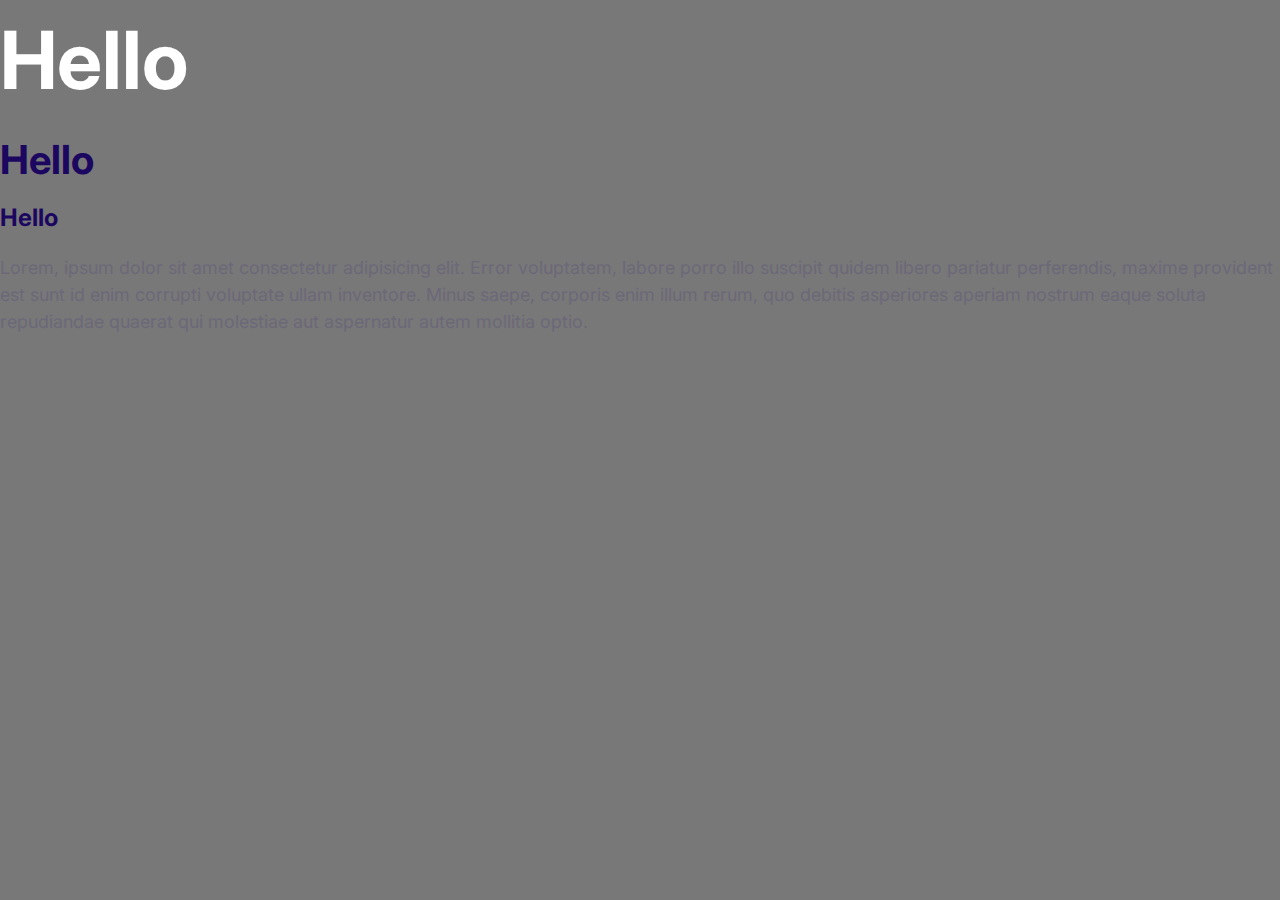
==== index.html @ fa282890 "added fonts style" ====
<!DOCTYPE html>
<html lang="en">
<head>
        <meta charset="UTF-8">
        <meta http-equiv="X-UA-Compatible" content="IE=edge">
        <meta name="viewport" content="width=device-width, initial-scale=1.0">
        <link rel="preconnect" href="https://fonts.googleapis.com">
        <link rel="preconnect" href="https://fonts.gstatic.com" crossorigin>
        <link href="https://fonts.googleapis.com/css2?family=Inter:wght@400;500;700&display=swap" rel="stylesheet">
        <link rel="stylesheet" href="/css/basic.css">
        <link rel="stylesheet" href="/css/style.css">
        <link rel="stylesheet" href="/css/base.css">
        <link rel="shortcut icon" href="/Assets/icons/icon.png" type="image/x-icon">
        <title>HTML CSS </title>
</head>
<body>

        <h1>Hello</h1>
        <h3>Hello </h3>
        <h4>Hello</h4>
        <p>Lorem, ipsum dolor sit amet consectetur adipisicing elit. Error voluptatem, labore porro illo suscipit quidem libero pariatur perferendis, maxime provident est sunt id enim corrupti voluptate ullam inventore. Minus saepe, corporis enim illum rerum, quo debitis asperiores aperiam nostrum eaque soluta repudiandae quaerat qui molestiae aut aspernatur autem mollitia optio.</p>


</body>
</html>
---- css/basic.css ----
/*! normalize.css v8.0.1 | MIT License | github.com/necolas/normalize.css */

/* Document
   ========================================================================== */

/**
 * 1. Correct the line height in all browsers.
 * 2. Prevent adjustments of font size after orientation changes in iOS.
 */

 html {
        line-height: 1.15; /* 1 */
        -webkit-text-size-adjust: 100%; /* 2 */

      }
      
      /* Sections
         ========================================================================== */
      
      /**
       * Remove the margin in all browsers.
       */
      
      body {
        margin: 0;
      }
      
      /**
       * Render the `main` element consistently in IE.
       */
      
      main {
        display: block;
      }
      
      /**
       * Correct the font size and margin on `h1` elements within `section` and
       * `article` contexts in Chrome, Firefox, and Safari.
       */
      
      h1 {
        font-size: 2em;
        margin: 0.67em 0;
      }
      
      /* Grouping content
         ========================================================================== */
      
      /**
       * 1. Add the correct box sizing in Firefox.
       * 2. Show the overflow in Edge and IE.
       */
      
      hr {
        box-sizing: content-box; /* 1 */
        height: 0; /* 1 */
        overflow: visible; /* 2 */
      }
      
      /**
       * 1. Correct the inheritance and scaling of font size in all browsers.
       * 2. Correct the odd `em` font sizing in all browsers.
       */
      
      pre {
        font-family: monospace, monospace; /* 1 */
        font-size: 1em; /* 2 */
      }
      
      /* Text-level semantics
         ========================================================================== */
      
      /**
       * Remove the gray background on active links in IE 10.
       */
      
      a {
        background-color: transparent;
      }
      
      /**
       * 1. Remove the bottom border in Chrome 57-
       * 2. Add the correct text decoration in Chrome, Edge, IE, Opera, and Safari.
       */
      
      abbr[title] {
        border-bottom: none; /* 1 */
        text-decoration: underline; /* 2 */
        text-decoration: underline dotted; /* 2 */
      }
      
      /**
       * Add the correct font weight in Chrome, Edge, and Safari.
       */
      
      b,
      strong {
        font-weight: bolder;
      }
      
      /**
       * 1. Correct the inheritance and scaling of font size in all browsers.
       * 2. Correct the odd `em` font sizing in all browsers.
       */
      
      code,
      kbd,
      samp {
        font-family: monospace, monospace; /* 1 */
        font-size: 1em; /* 2 */
      }
      
      /**
       * Add the correct font size in all browsers.
       */
      
      small {
        font-size: 80%;
      }
      
      /**
       * Prevent `sub` and `sup` elements from affecting the line height in
       * all browsers.
       */
      
      sub,
      sup {
        font-size: 75%;
        line-height: 0;
        position: relative;
        vertical-align: baseline;
      }
      
      sub {
        bottom: -0.25em;
      }
      
      sup {
        top: -0.5em;
      }
      
      /* Embedded content
         ========================================================================== */
      
      /**
       * Remove the border on images inside links in IE 10.
       */
      
      img {
        border-style: none;
      }
      
      /* Forms
         ========================================================================== */
      
      /**
       * 1. Change the font styles in all browsers.
       * 2. Remove the margin in Firefox and Safari.
       */
      
      button,
      input,
      optgroup,
      select,
      textarea {
        font-family: inherit; /* 1 */
        font-size: 100%; /* 1 */
        line-height: 1.15; /* 1 */
        margin: 0; /* 2 */
      }
      
      /**
       * Show the overflow in IE.
       * 1. Show the overflow in Edge.
       */
      
      button,
      input { /* 1 */
        overflow: visible;
      }
      
      /**
       * Remove the inheritance of text transform in Edge, Firefox, and IE.
       * 1. Remove the inheritance of text transform in Firefox.
       */
      
      button,
      select { /* 1 */
        text-transform: none;
      }
      
      /**
       * Correct the inability to style clickable types in iOS and Safari.
       */
      
      button,
      [type="button"],
      [type="reset"],
      [type="submit"] {
        -webkit-appearance: button;
      }
      
      /**
       * Remove the inner border and padding in Firefox.
       */
      
      button::-moz-focus-inner,
      [type="button"]::-moz-focus-inner,
      [type="reset"]::-moz-focus-inner,
      [type="submit"]::-moz-focus-inner {
        border-style: none;
        padding: 0;
      }
      
      /**
       * Restore the focus styles unset by the previous rule.
       */
      
      button:-moz-focusring,
      [type="button"]:-moz-focusring,
      [type="reset"]:-moz-focusring,
      [type="submit"]:-moz-focusring {
        outline: 1px dotted ButtonText;
      }
      
      /**
       * Correct the padding in Firefox.
       */
      
      fieldset {
        padding: 0.35em 0.75em 0.625em;
      }
      
      /**
       * 1. Correct the text wrapping in Edge and IE.
       * 2. Correct the color inheritance from `fieldset` elements in IE.
       * 3. Remove the padding so developers are not caught out when they zero out
       *    `fieldset` elements in all browsers.
       */
      
      legend {
        box-sizing: border-box; /* 1 */
        color: inherit; /* 2 */
        display: table; /* 1 */
        max-width: 100%; /* 1 */
        padding: 0; /* 3 */
        white-space: normal; /* 1 */
      }
      
      /**
       * Add the correct vertical alignment in Chrome, Firefox, and Opera.
       */
      
      progress {
        vertical-align: baseline;
      }
      
      /**
       * Remove the default vertical scrollbar in IE 10+.
       */
      
      textarea {
        overflow: auto;
      }
      
      /**
       * 1. Add the correct box sizing in IE 10.
       * 2. Remove the padding in IE 10.
       */
      
      [type="checkbox"],
      [type="radio"] {
        box-sizing: border-box; /* 1 */
        padding: 0; /* 2 */
      }
      
      /**
       * Correct the cursor style of increment and decrement buttons in Chrome.
       */
      
      [type="number"]::-webkit-inner-spin-button,
      [type="number"]::-webkit-outer-spin-button {
        height: auto;
      }
      
      /**
       * 1. Correct the odd appearance in Chrome and Safari.
       * 2. Correct the outline style in Safari.
       */
      
      [type="search"] {
        -webkit-appearance: textfield; /* 1 */
        outline-offset: -2px; /* 2 */
      }
      
      /**
       * Remove the inner padding in Chrome and Safari on macOS.
       */
      
      [type="search"]::-webkit-search-decoration {
        -webkit-appearance: none;
      }
      
      /**
       * 1. Correct the inability to style clickable types in iOS and Safari.
       * 2. Change font properties to `inherit` in Safari.
       */
      
      ::-webkit-file-upload-button {
        -webkit-appearance: button; /* 1 */
        font: inherit; /* 2 */
      }
      
      /* Interactive
         ========================================================================== */
      
      /*
       * Add the correct display in Edge, IE 10+, and Firefox.
       */
      
      details {
        display: block;
      }
      
      /*
       * Add the correct display in all browsers.
       */
      
      summary {
        display: list-item;
      }
      
      /* Misc
         ========================================================================== */
      
      /**
       * Add the correct display in IE 10+.
       */
      
      template {
        display: none;
      }
      
      /**
       * Add the correct display in IE 10.
       */
      
      [hidden] {
        display: none;
      }
---- css/style.css ----
body{
        background-color: rgb(120, 120, 120);
}
---- css/base.css ----
html{
        font-size: 62.5%;
}

*{
        box-sizing: border-box;
        font-family: Inter, 'Arial', sans-serif;
      }

:root{
        --color_primary: #2584ff;
        --color_secondary: #00d9ff;
        --color_accent:#ff3400;

        --color_hero:#ffffff;
        --color_head:#1b0760;
        --color_body:#6c6878;

        --main_font: 'Inter', sans-serif;
}

body{
        font-family: var(--main_font);
        font-size: 1.8rem;
        line-height: 1.5;
}
p{
        font-size: 1.8rem;
        color: var(--color_body);
        font-weight: 400;
}


h1{
        font-size: 8rem;
        color: var(--color_hero);
}

h3{
        font-size: 4rem;
        color: var(--color_head);
}

h4{
        font-size: 2.4rem;
        color: var(--color_head);
}
h1, h3, h4 {
        margin: 0 0 1rem 0;
}

@media screen and (max-width:600px) {
        h1{
                font-size: 7rem;
                color: var(--color_hero);
        }

        h3{
                font-size: 3rem;
                color: var(--color_head);
        }

        h4{
                font-size: 2rem;
                color: var(--color_head);
        }
        h1, h3, h4 {
                margin: 0 0 1rem 0;
        }

}
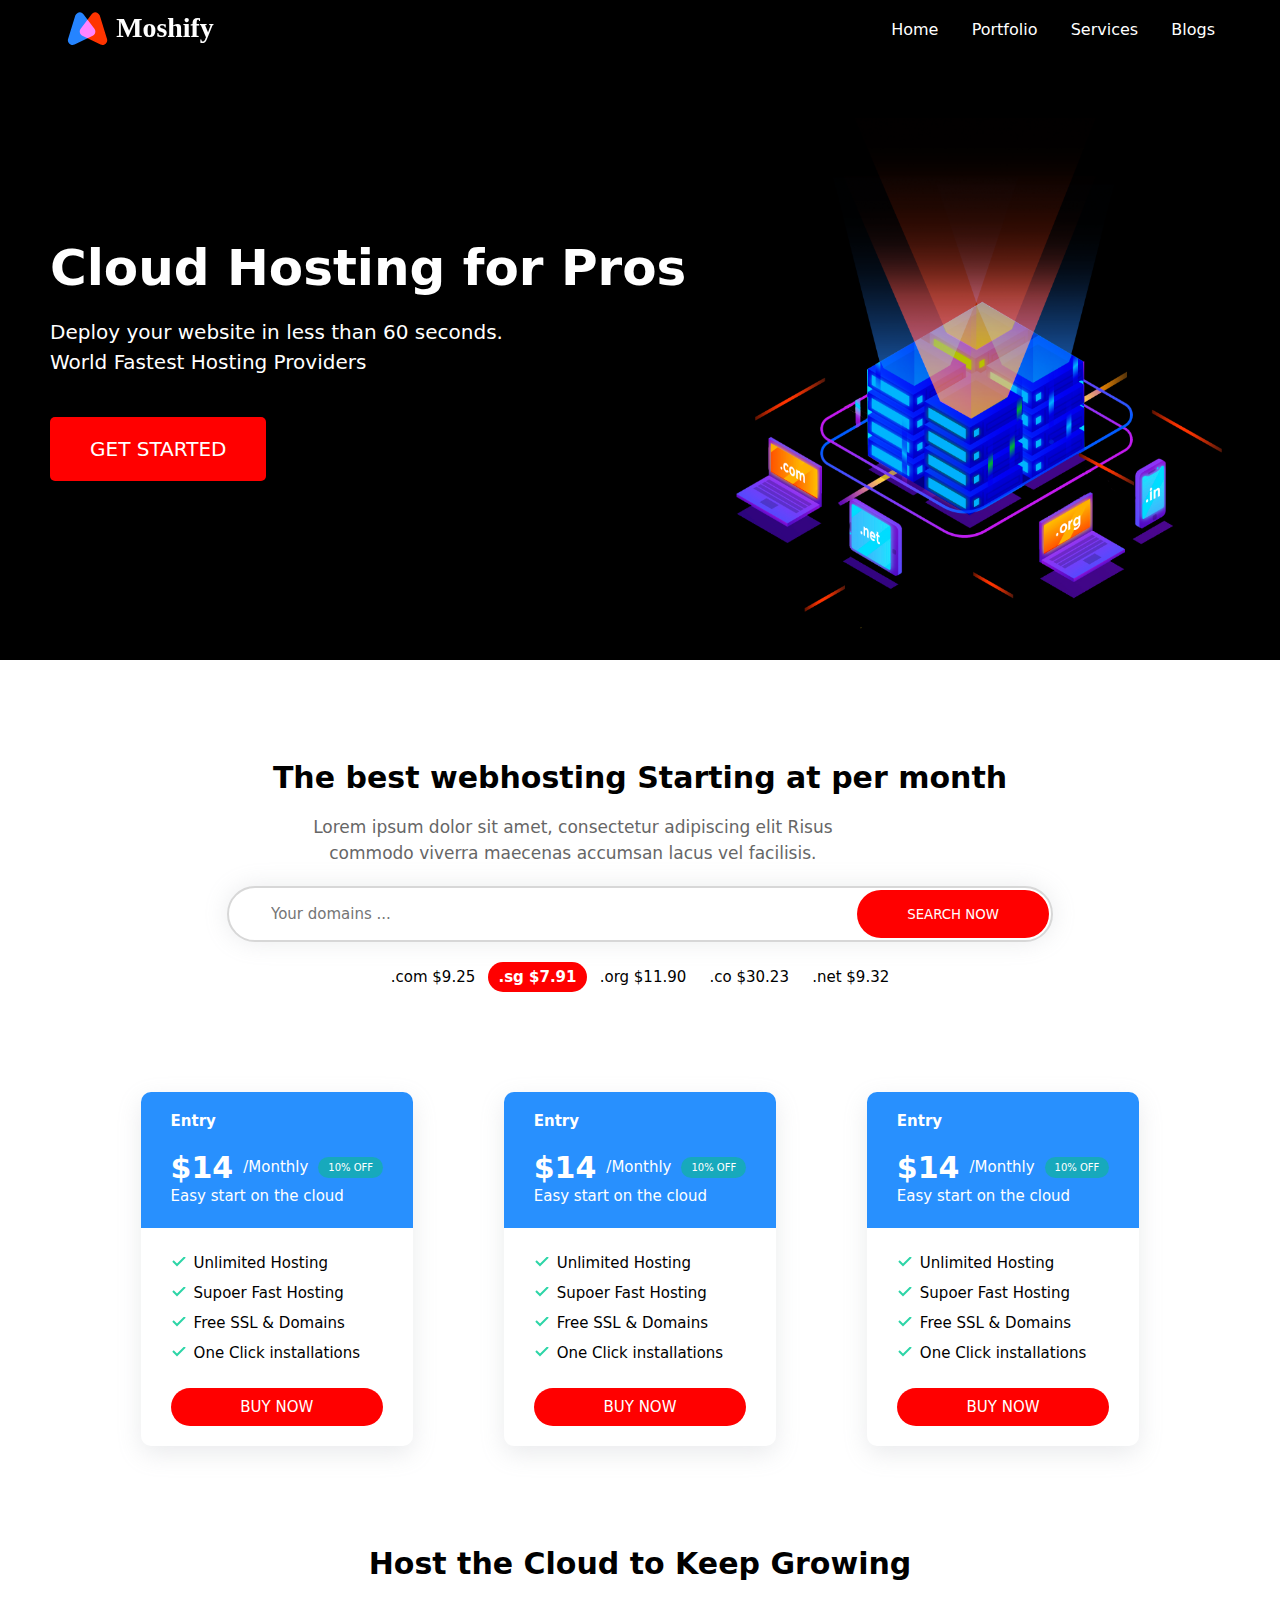
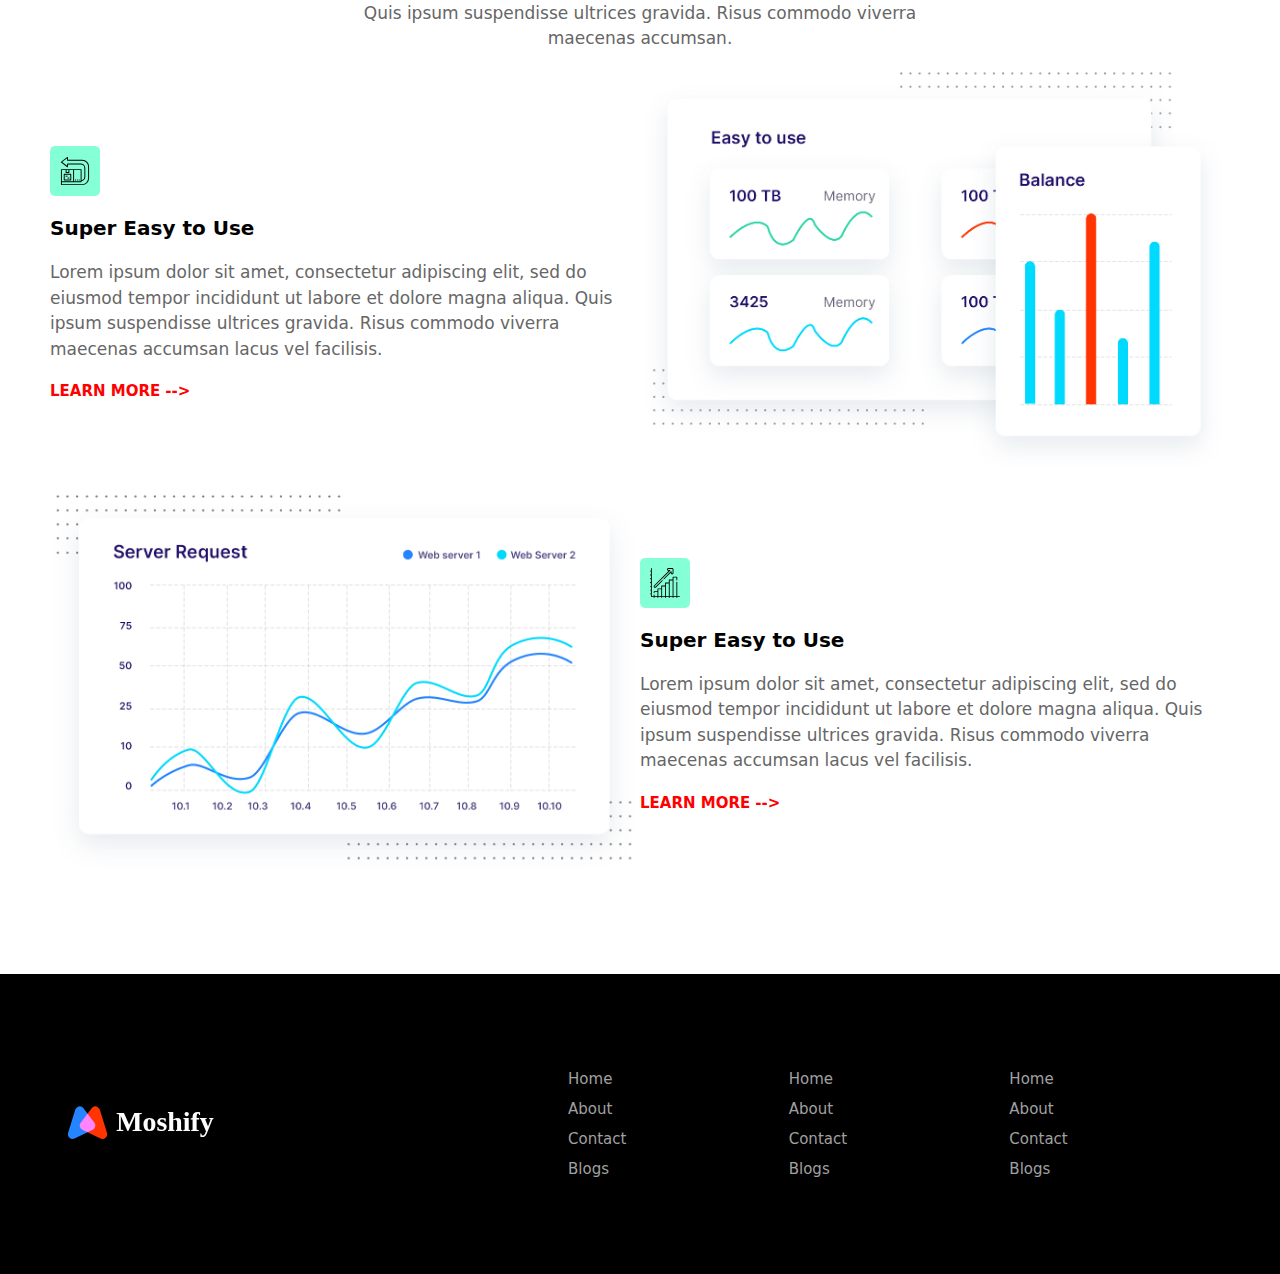
==== commit de886aeb: "final" ====
--- a/index.html
+++ b/index.html
@@ -1,25 +1,253 @@
 <!DOCTYPE html>
 <html lang="en">
+
 <head>
-        <meta charset="UTF-8">
-        <meta http-equiv="X-UA-Compatible" content="IE=edge">
-        <meta name="viewport" content="width=device-width, initial-scale=1.0">
-        <link rel="preconnect" href="https://fonts.googleapis.com">
-        <link rel="preconnect" href="https://fonts.gstatic.com" crossorigin>
-        <link href="https://fonts.googleapis.com/css2?family=Inter:wght@400;500;700&display=swap" rel="stylesheet">
-        <link rel="stylesheet" href="/css/basic.css">
-        <link rel="stylesheet" href="/css/style.css">
-        <link rel="stylesheet" href="/css/base.css">
-        <link rel="shortcut icon" href="/Assets/icons/icon.png" type="image/x-icon">
-        <title>HTML CSS </title>
+        <meta charset="UTF-8" />
+        <meta http-equiv="X-UA-Compatible" content="IE=edge" />
+        <meta name="viewport" content="width=device-width, initial-scale=1.0" />
+        <title>HTML CSS</title>
+        <link rel="shortcut icon" href="icons/icon.png" type="image/x-icon" />
+        <link rel="stylesheet" href="/style/style.css" />
 </head>
+
 <body>
-
-        <h1>Hello</h1>
-        <h3>Hello </h3>
-        <h4>Hello</h4>
-        <p>Lorem, ipsum dolor sit amet consectetur adipisicing elit. Error voluptatem, labore porro illo suscipit quidem libero pariatur perferendis, maxime provident est sunt id enim corrupti voluptate ullam inventore. Minus saepe, corporis enim illum rerum, quo debitis asperiores aperiam nostrum eaque soluta repudiandae quaerat qui molestiae aut aspernatur autem mollitia optio.</p>
-
-
+        <header class="bg-black">
+                <div class="nav container">
+                        <div class="logo">
+                                <a href="/index.html"><img src="/icons/logo.svg" alt="Logo"></a>
+                        </div>
+                        <div class="nav-items">
+                                <ul>
+                                        <li class="list-item"><a href="#">Home</a></li>
+                                        <li><a href="#">Portfolio</a></li>
+                                        <li><a href="#">Services</a></li>
+                                        <li><a href="#">Blogs</a></li>
+                                </ul>
+                        </div>
+                </div>
+
+                <div class="hero container">
+                        <div class="hero-info">
+                                <h1>Cloud Hosting for Pros</h1>
+                                <div class="spacer"></div>
+                                <p>Deploy your website in less than 60 seconds. <br>World Fastest Hosting Providers</p>
+                                <div class="spacer"></div>
+                                <div class="spacer"></div>
+
+                                <a class="btn button-header" href="#">GET STARTED</a>
+                        </div>
+                        <div class="hero-image"><img src="/images/banner.png" alt="" class="image-res"></div>
+                </div>
+
+        </header>
+
+        <div class="ms"></div>
+
+        <div class=" search-section container">
+                <div class="domains">
+                        <div class="info">
+                                <h2>The best webhosting Starting at per month</h2>
+                                <div class="spacer"></div>
+                                <p>Lorem ipsum dolor sit amet, consectetur adipiscing elit Risus commodo viverra
+                                        maecenas accumsan
+                                        lacus vel facilisis. </p>
+                        </div>
+                        <div class="spacer"></div>
+                        <div class="search">
+                                <div class="search-area">
+                                        <input type="text" class="search-input-field" placeholder="Your domains ...">
+                                        <button class="search-btn">Search Now</button>
+                                </div>
+                        </div>
+                        <div class="spacer"></div>
+                        <div class="tld">
+                                <ul>
+                                        <li>.com $9.25</li>
+                                        <li>.sg $7.91</li>
+                                        <li>.org $11.90</li>
+                                        <li>.co $30.23</li>
+                                        <li>.net $9.32</li>
+                                </ul>
+                        </div>
+                </div>
+        </div>
+
+        <div class="ms"></div>
+
+        <div class="container">
+                <div class="cards">
+                        <div class="each-card">
+                                <div class="card-head">
+                                        <h5>Entry</h5>
+                                        <div class="spacer"></div>
+                                        <div class="price">
+                                                <h2>$14</h2>
+                                                <p>/Monthly</p>
+                                                <span class="badge">10% OFF</span>
+                                        </div>
+                                        <p>Easy start on the cloud</p>
+                                </div>
+                                <div class="card-body">
+                                        <ul>
+                                                <li>Unlimited Hosting</li>
+                                                <li>Supoer Fast Hosting</li>
+                                                <li>Free SSL & Domains</li>
+                                                <li>One Click installations</li>
+                                        </ul>
+                                        <div class="spacer"></div>
+                                        <a href="/" class="btn card-btn">BUY NOW</a>
+                                </div>
+
+
+                        </div>
+
+                        <div class="each-card">
+                                <div class="card-head">
+                                        <h5>Entry</h5>
+                                        <div class="spacer"></div>
+                                        <div class="price">
+                                                <h2>$14</h2>
+                                                <p>/Monthly</p>
+                                                <span class="badge">10% OFF</span>
+                                        </div>
+                                        <p>Easy start on the cloud</p>
+                                </div>
+                                <div class="card-body">
+                                        <ul>
+                                                <li>Unlimited Hosting</li>
+                                                <li>Supoer Fast Hosting</li>
+                                                <li>Free SSL & Domains</li>
+                                                <li>One Click installations</li>
+                                        </ul>
+                                        <div class="spacer"></div>
+                                        <a href="/" class="btn card-btn">BUY NOW</a>
+                                </div>
+
+
+                        </div>
+
+                        <div class="each-card">
+                                <div class="card-head">
+                                        <h5>Entry</h5>
+                                        <div class="spacer"></div>
+                                        <div class="price">
+                                                <h2>$14</h2>
+                                                <p>/Monthly</p>
+                                                <span class="badge">10% OFF</span>
+                                        </div>
+                                        <p>Easy start on the cloud</p>
+                                </div>
+                                <div class="card-body">
+                                        <ul>
+                                                <li>Unlimited Hosting</li>
+                                                <li>Supoer Fast Hosting</li>
+                                                <li>Free SSL & Domains</li>
+                                                <li>One Click installations</li>
+                                        </ul>
+                                        <div class="spacer"></div>
+                                        <a href="/" class="btn card-btn">BUY NOW</a>
+                                </div>
+
+
+                        </div>
+
+                </div>
+        </div>
+
+        <div class="ms"></div>
+        <div class=" search-section container">
+                <div class="domains">
+                        <div class="info">
+                                <h2>Host the Cloud to Keep Growing</h2>
+                                <div class="spacer"></div>
+                                <p>Quis ipsum suspendisse ultrices gravida. Risus commodo viverra maecenas accumsan.
+                                </p>
+                        </div>
+                        <div class="spacer"></div>
+                        <div class="feature">
+                                <div class="feature-info">
+                                        <img src="/icons/easy.svg" alt="Easy" class="feature-icon">
+                                        <div class="spacer"></div>
+                                        <h5>Super Easy to Use</h5>
+                                        <div class="spacer"></div>
+                                        <p>Lorem ipsum dolor sit amet, consectetur adipiscing elit, sed do eiusmod
+                                                tempor
+                                                incididunt ut labore et dolore magna aliqua. Quis ipsum suspendisse
+                                                ultrices
+                                                gravida. Risus commodo viverra maecenas accumsan lacus vel facilisis.
+                                        </p>
+                                        <div class="spacer"></div>
+
+                                        <a href="/" class="feature-btn">LEARN MORE</a>
+                                </div>
+
+                                <div class="feature-img">
+                                        <img src="/images/easy.jpg" alt="" class="feature-image">
+                                </div>
+                        </div>
+
+                        <div class="spacer"></div>
+                        <div class="feature reserve">
+                                <div class="feature-info">
+                                        <img src="/icons/growth.svg" alt="Easy" class="feature-icon">
+                                        <div class="spacer"></div>
+                                        <h5>Super Easy to Use</h5>
+                                        <div class="spacer"></div>
+                                        <p>Lorem ipsum dolor sit amet, consectetur adipiscing elit, sed do eiusmod
+                                                tempor
+                                                incididunt ut labore et dolore magna aliqua. Quis ipsum suspendisse
+                                                ultrices
+                                                gravida. Risus commodo viverra maecenas accumsan lacus vel facilisis.
+                                        </p>
+                                        <div class="spacer"></div>
+
+                                        <a href="/" class="feature-btn">LEARN MORE</a>
+                                </div>
+
+                                <div class="feature-img">
+                                        <img src="/images/fast.jpg" alt="" class="feature-image">
+                                </div>
+                        </div>
+
+                </div>
+
+
+        </div>
+
+        <div class="ms"></div>
+
+        <div class="bg-black">
+                <div class="container footer">
+                        <div class="logo logo-footer">
+                                <a href="/index.html"><img src="/icons/logo.svg" alt="Logo"></a>
+                        </div>
+                        <div class="footer-lists">
+                                <ul class="list-footer">
+                                        <li><a href="/">Home</a></li>
+                                        <li><a href="/">About</a></li>
+                                        <li><a href="/">Contact</a></li>
+                                        <li><a href="/">Blogs</a></li>
+                                </ul>
+                        </div>
+
+                        <div class="footer-lists">
+                                <ul class="list-footer">
+                                        <li><a href="/">Home</a></li>
+                                        <li><a href="/">About</a></li>
+                                        <li><a href="/">Contact</a></li>
+                                        <li><a href="/">Blogs</a></li>
+                                </ul>
+                        </div>
+                        <div class="footer-lists">
+                                <ul class="list-footer">
+                                        <li><a href="/">Home</a></li>
+                                        <li><a href="/">About</a></li>
+                                        <li><a href="/">Contact</a></li>
+                                        <li><a href="/">Blogs</a></li>
+                                </ul>
+                        </div>
+                </div>
+        </div>
 </body>
+
 </html>--- a/style/style.css
+++ b/style/style.css
@@ -0,0 +1,7 @@
+@import url(/style/basic.css);
+@import url(/style/nav.css);
+@import url(/style/hero.css);
+@import url(/style/domain.css);
+@import url(/style/cards.css);
+@import url(/style/feature.css);
+@import url(/style/footer.css);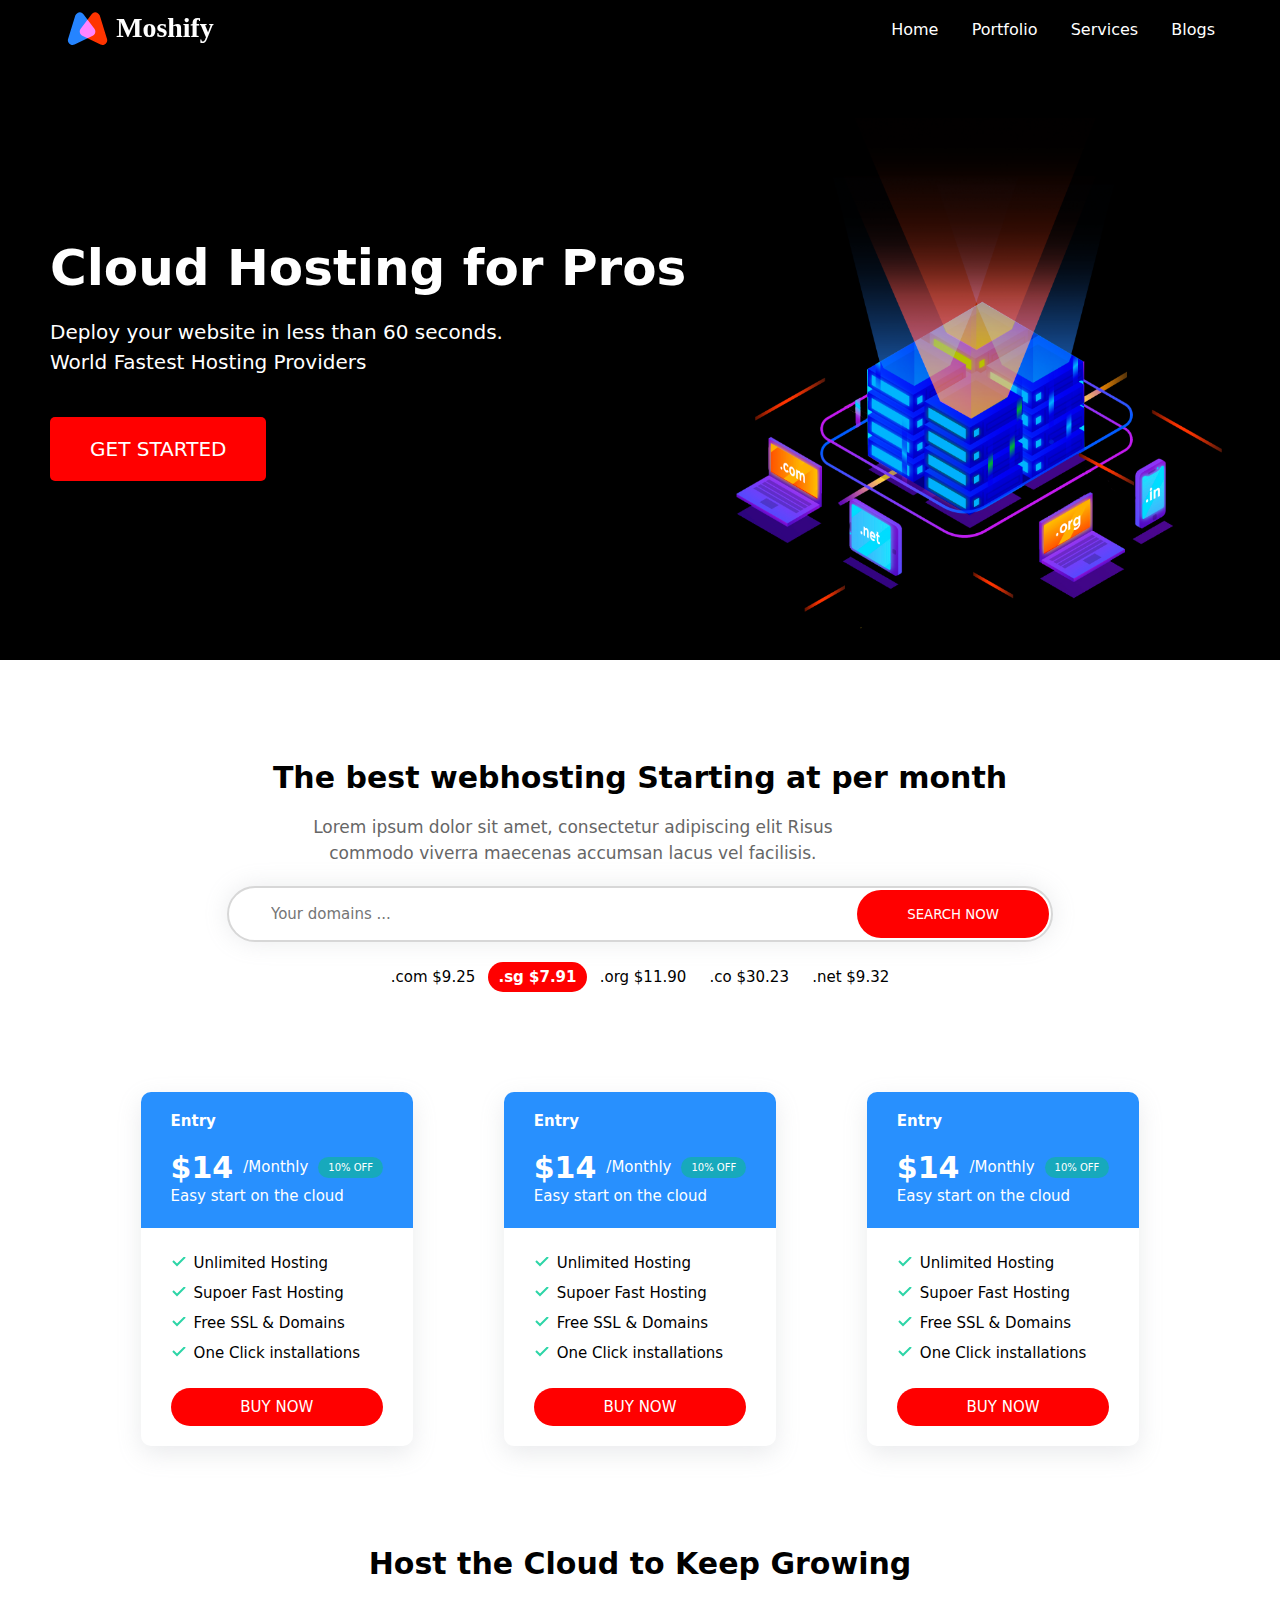
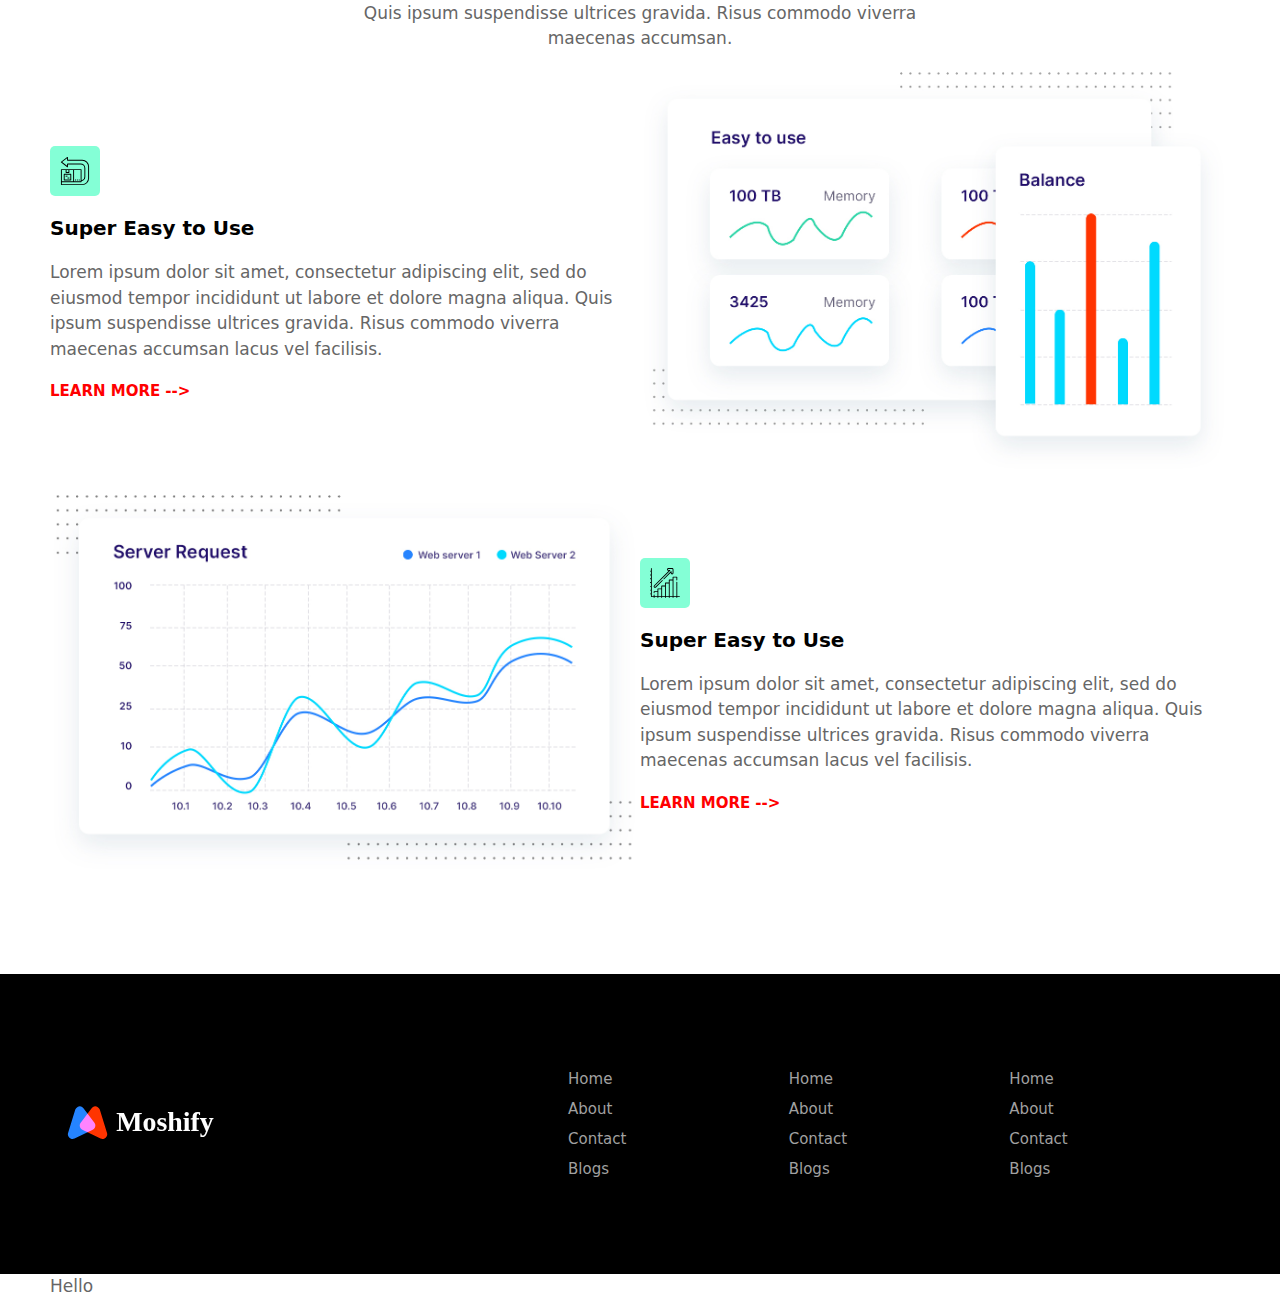
==== commit 26b42930: "test" ====
--- a/index.html
+++ b/index.html
@@ -248,6 +248,9 @@
                         </div>
                 </div>
         </div>
+        <div class="container">
+                <p>Hello</p>
+        </div>
 </body>
 
 </html>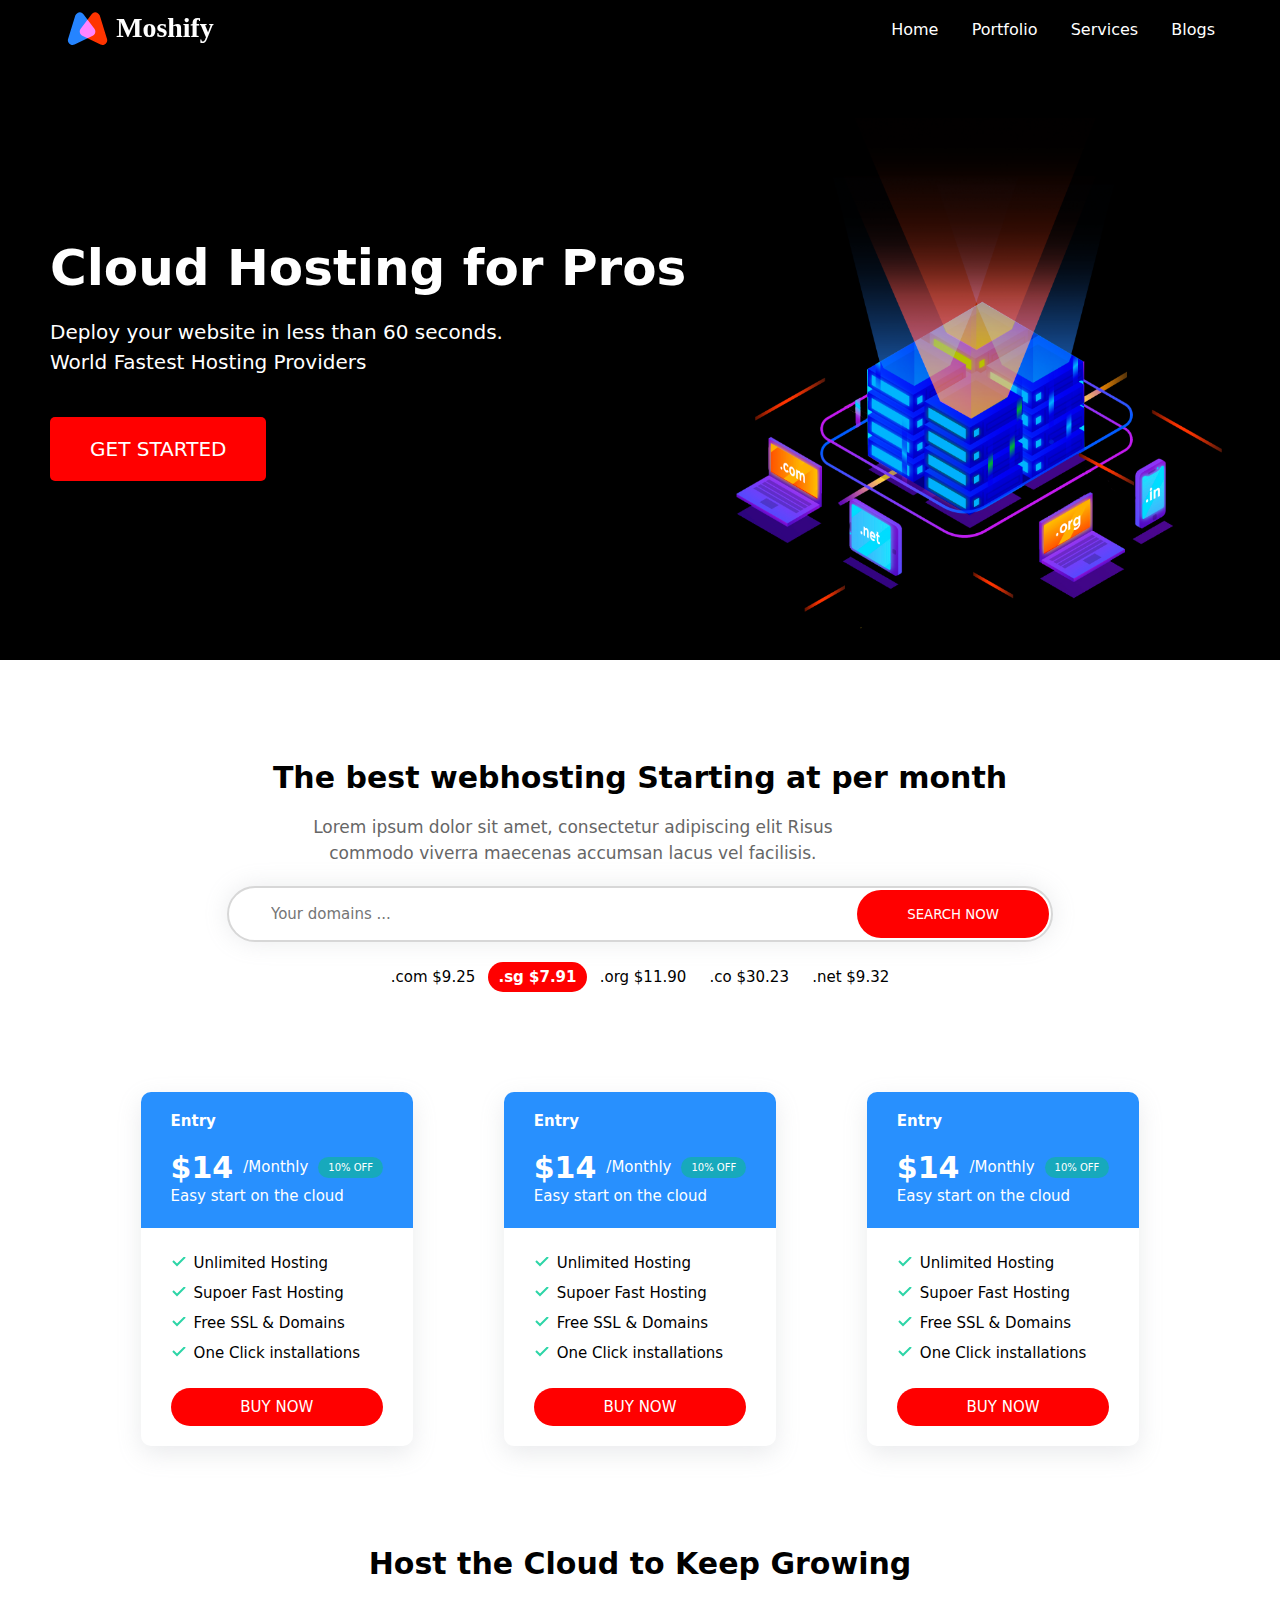
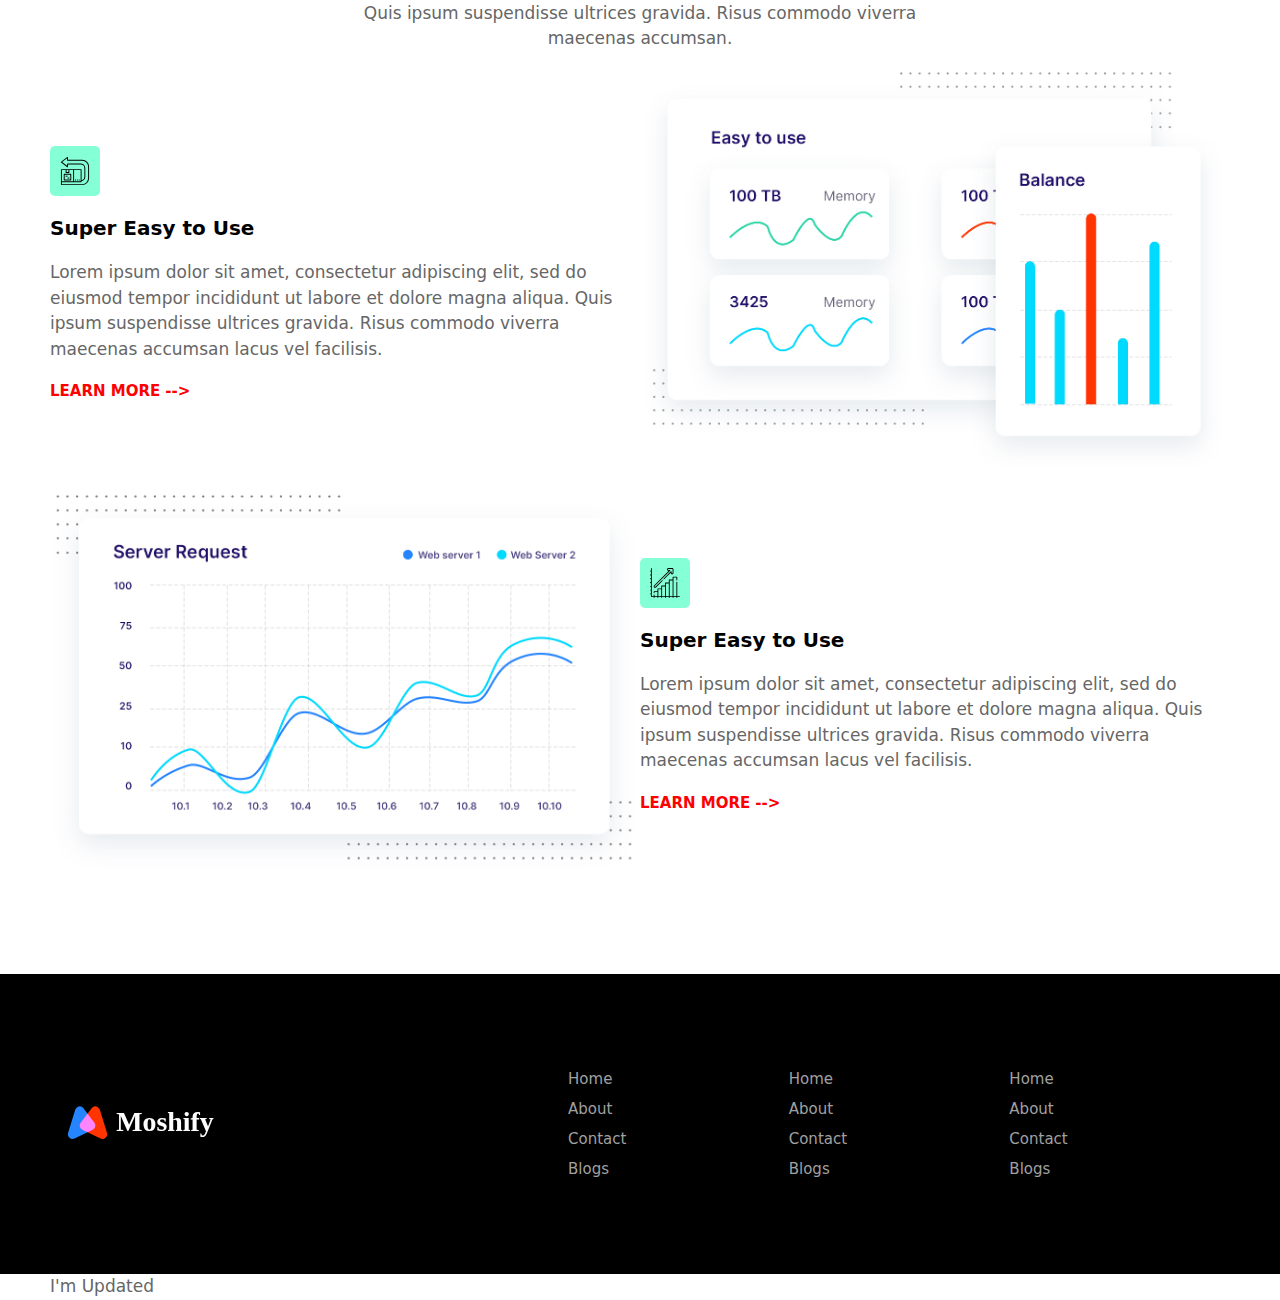
==== commit 0a13eb38: "deployed to hostinger" ====
--- a/index.html
+++ b/index.html
@@ -249,7 +249,7 @@
                 </div>
         </div>
         <div class="container">
-                <p>Hello</p>
+                <p>I'm Updated</p>
         </div>
 </body>
 
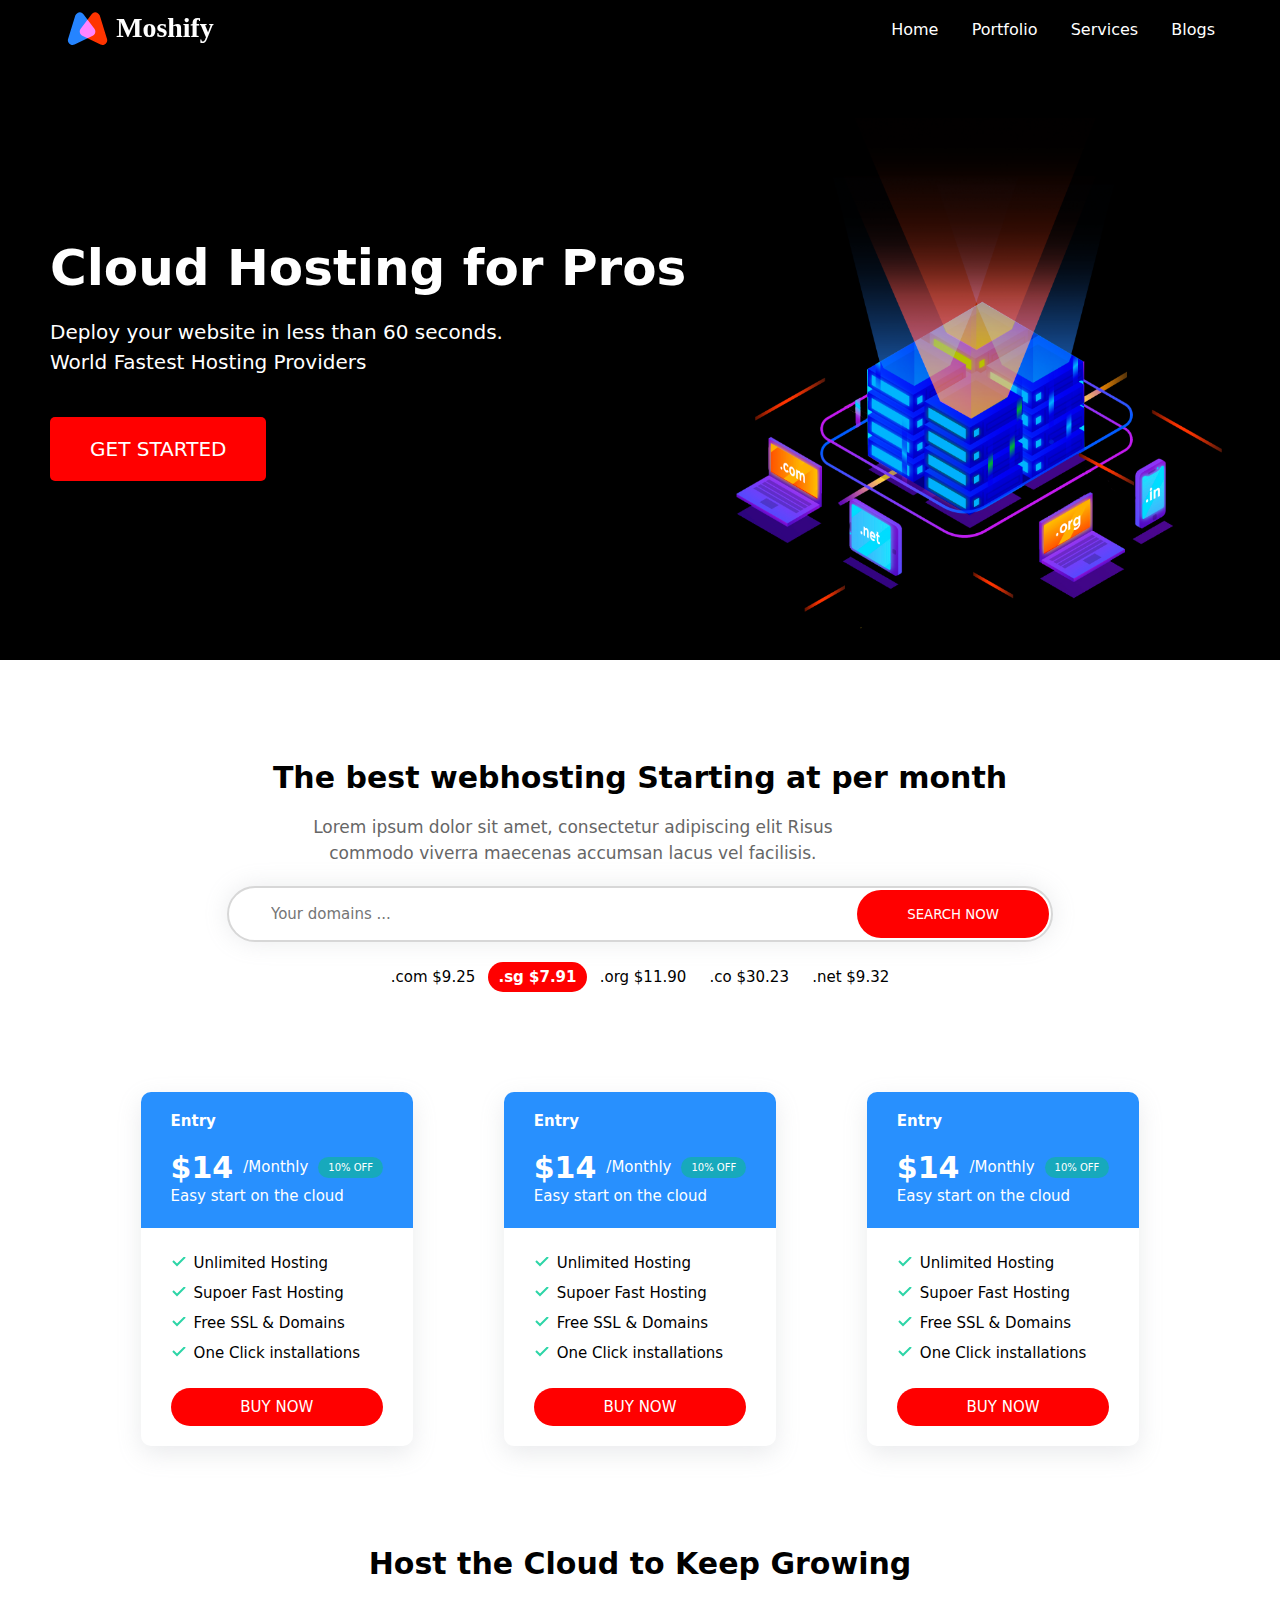
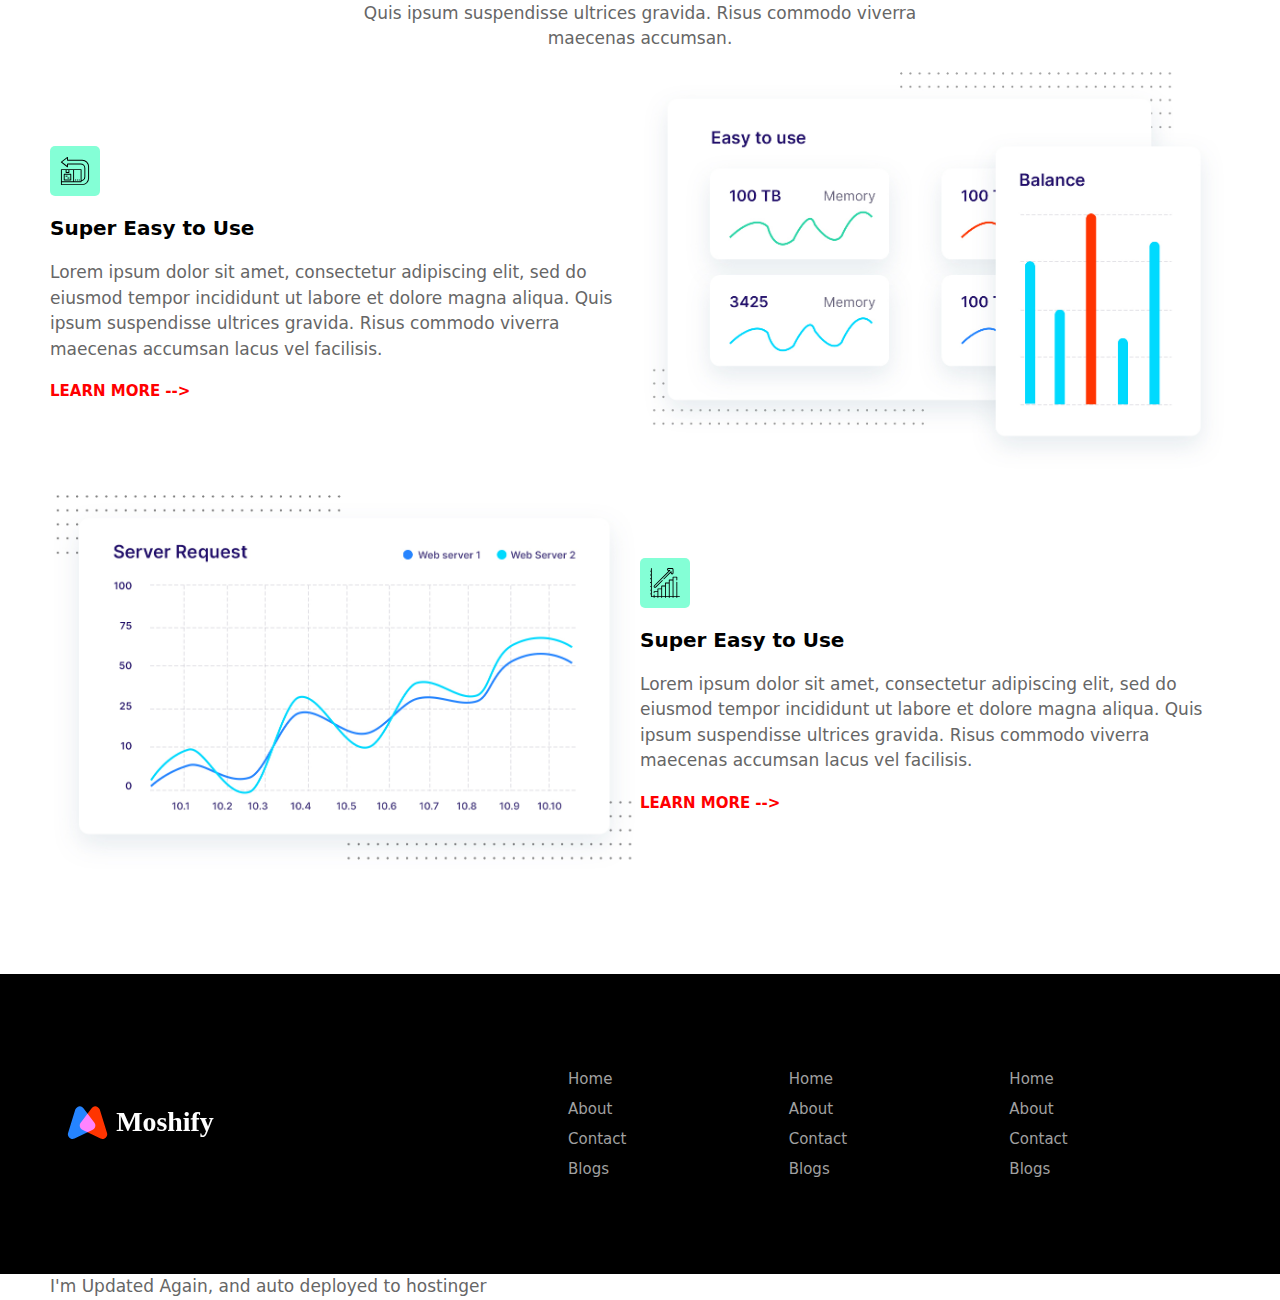
==== commit 8617fafd: "deployed to hostinger" ====
--- a/index.html
+++ b/index.html
@@ -249,7 +249,7 @@
                 </div>
         </div>
         <div class="container">
-                <p>I'm Updated</p>
+                <p>I'm Updated Again, and auto deployed to hostinger</p>
         </div>
 </body>
 
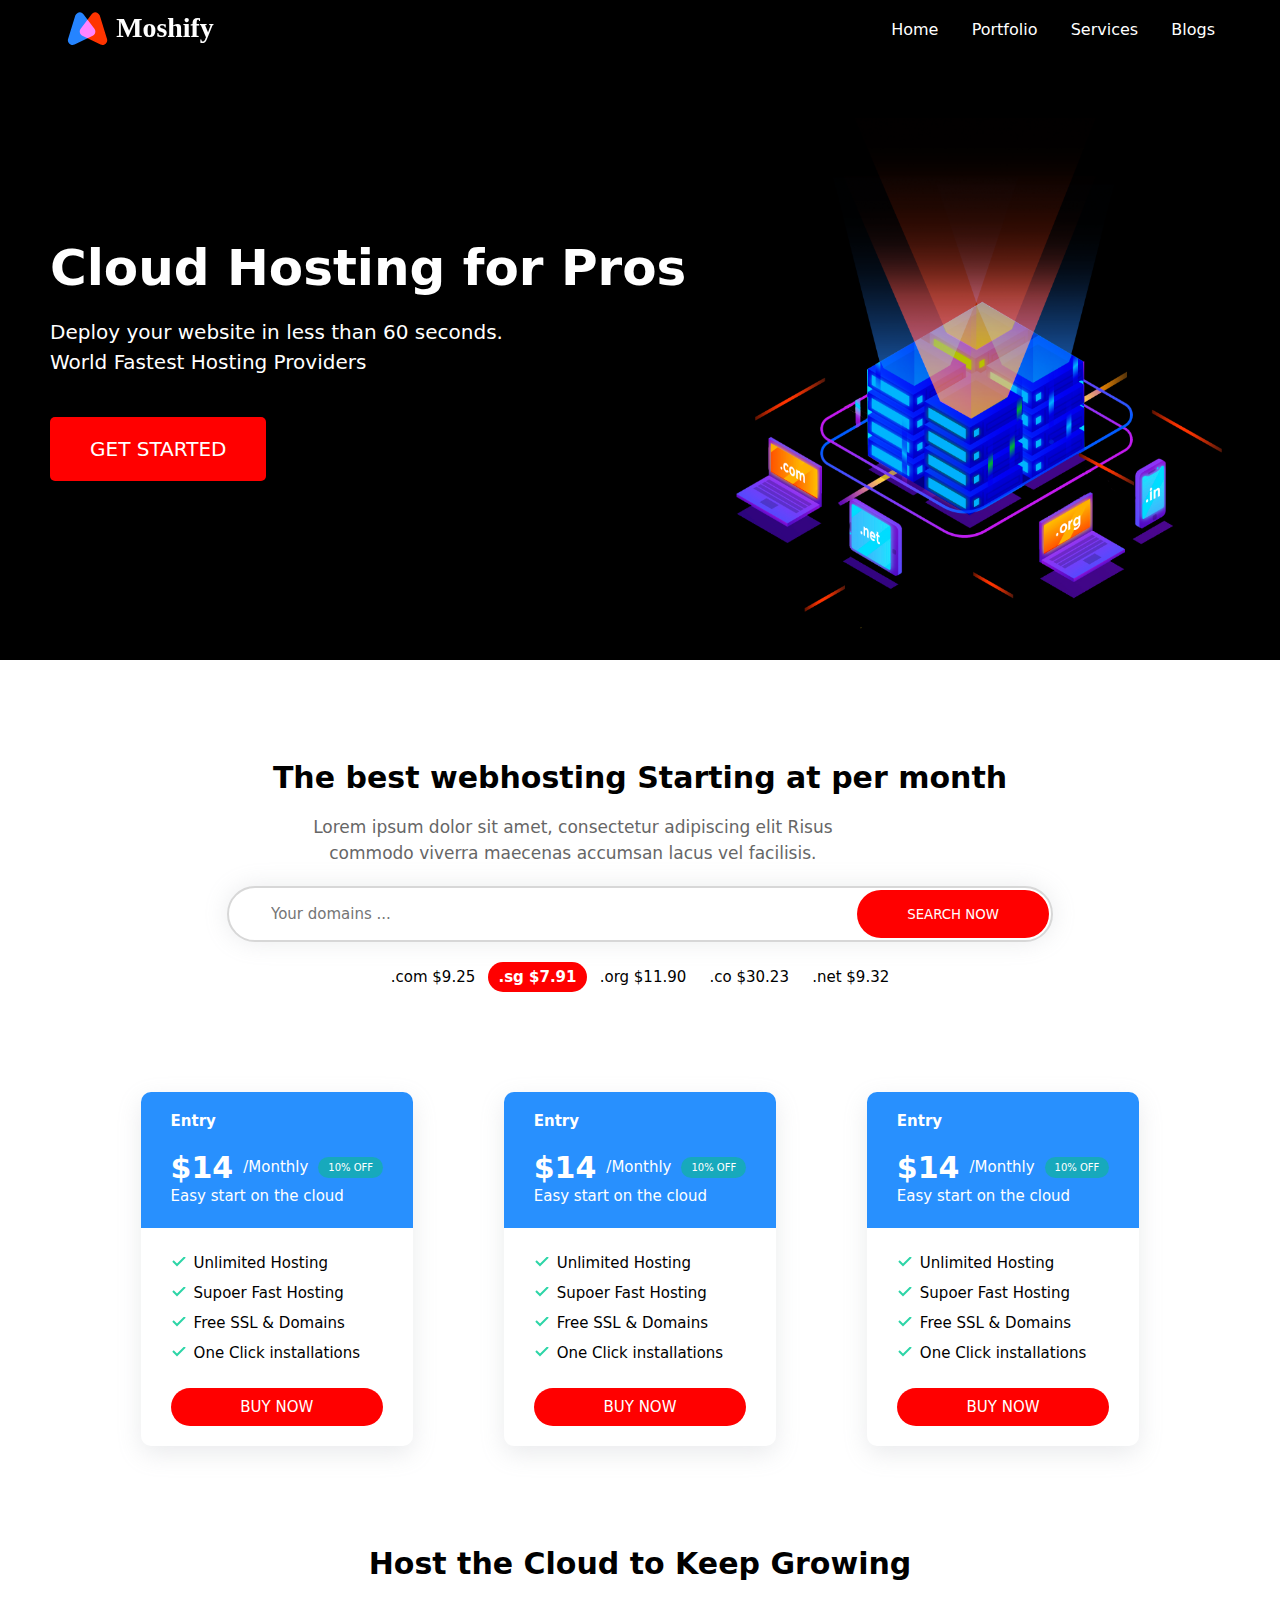
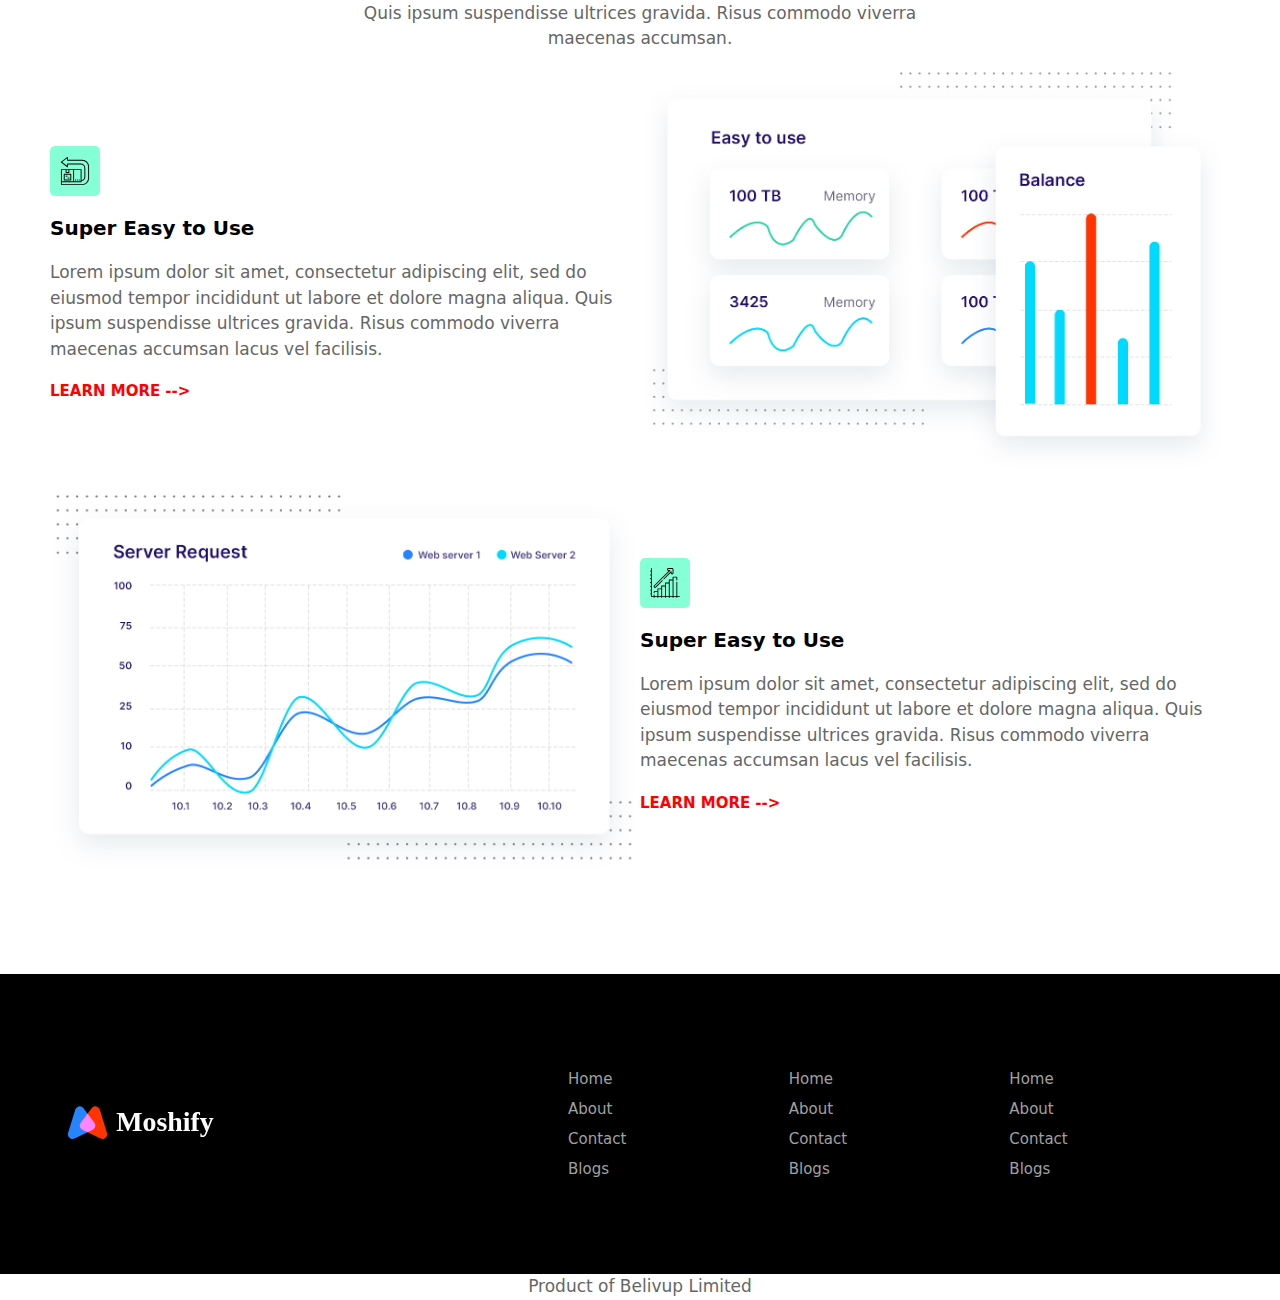
==== commit 613bc0f5: "deployed to hostinger" ====
--- a/index.html
+++ b/index.html
@@ -249,7 +249,7 @@
                 </div>
         </div>
         <div class="container">
-                <p>I'm Updated Again, and auto deployed to hostinger</p>
+                <p style="text-align:center;">Product of Belivup Limited</p>
         </div>
 </body>
 
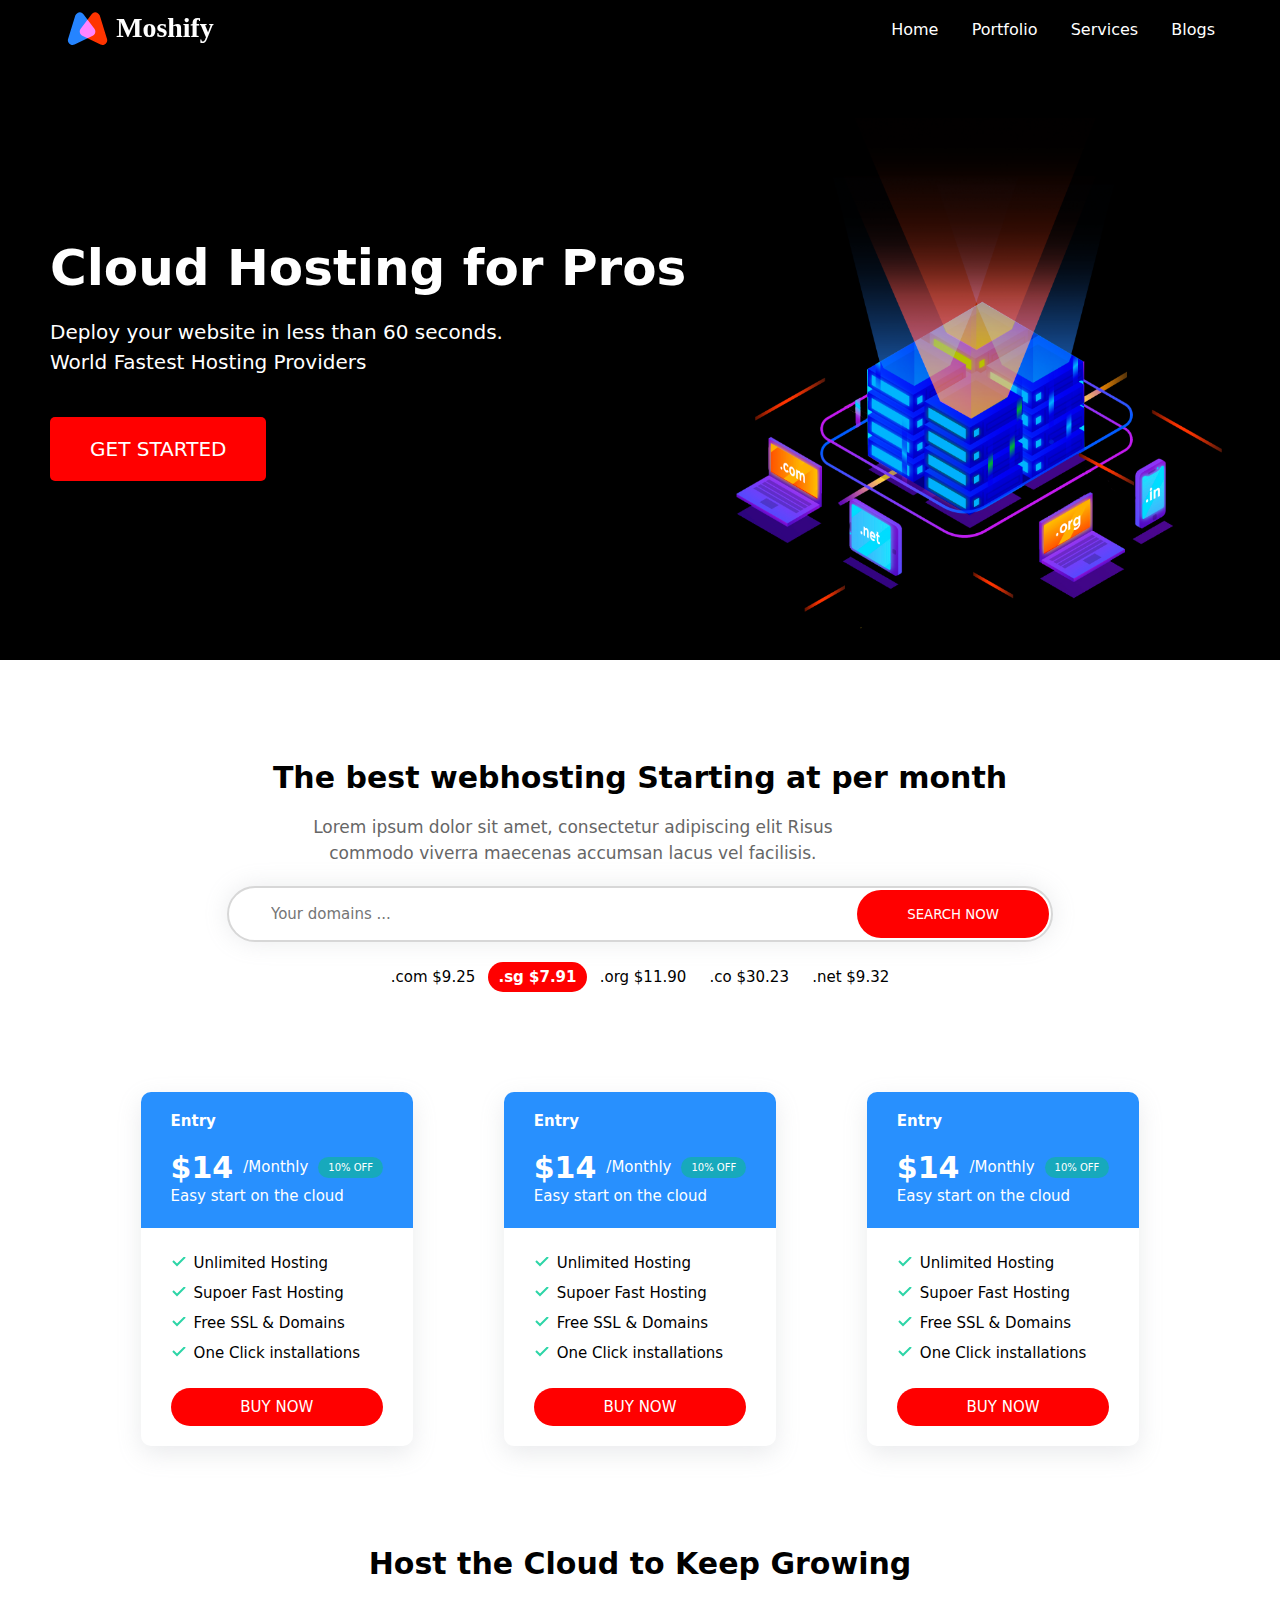
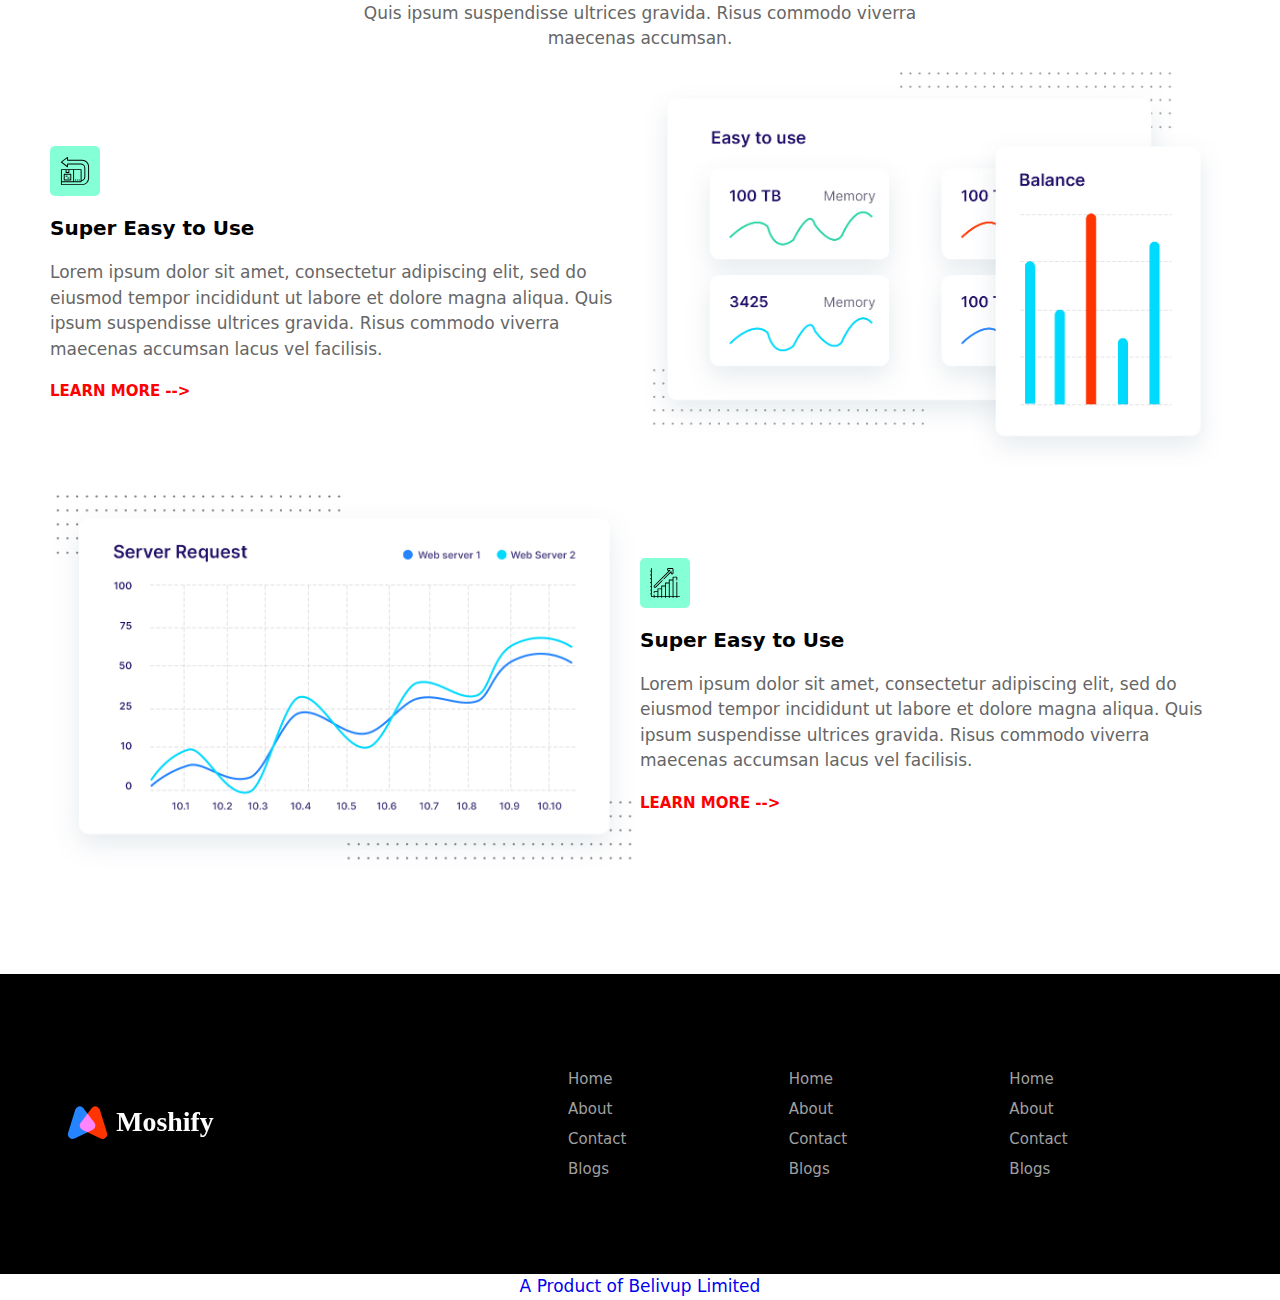
==== commit 64f69e33: "copyright added" ====
--- a/index.html
+++ b/index.html
@@ -249,7 +249,7 @@
                 </div>
         </div>
         <div class="container">
-                <p style="text-align:center;">Product of Belivup Limited</p>
+                <p style="text-align:center;"><a href="https://belivup.com/">A Product of Belivup Limited</a></p>
         </div>
 </body>
 
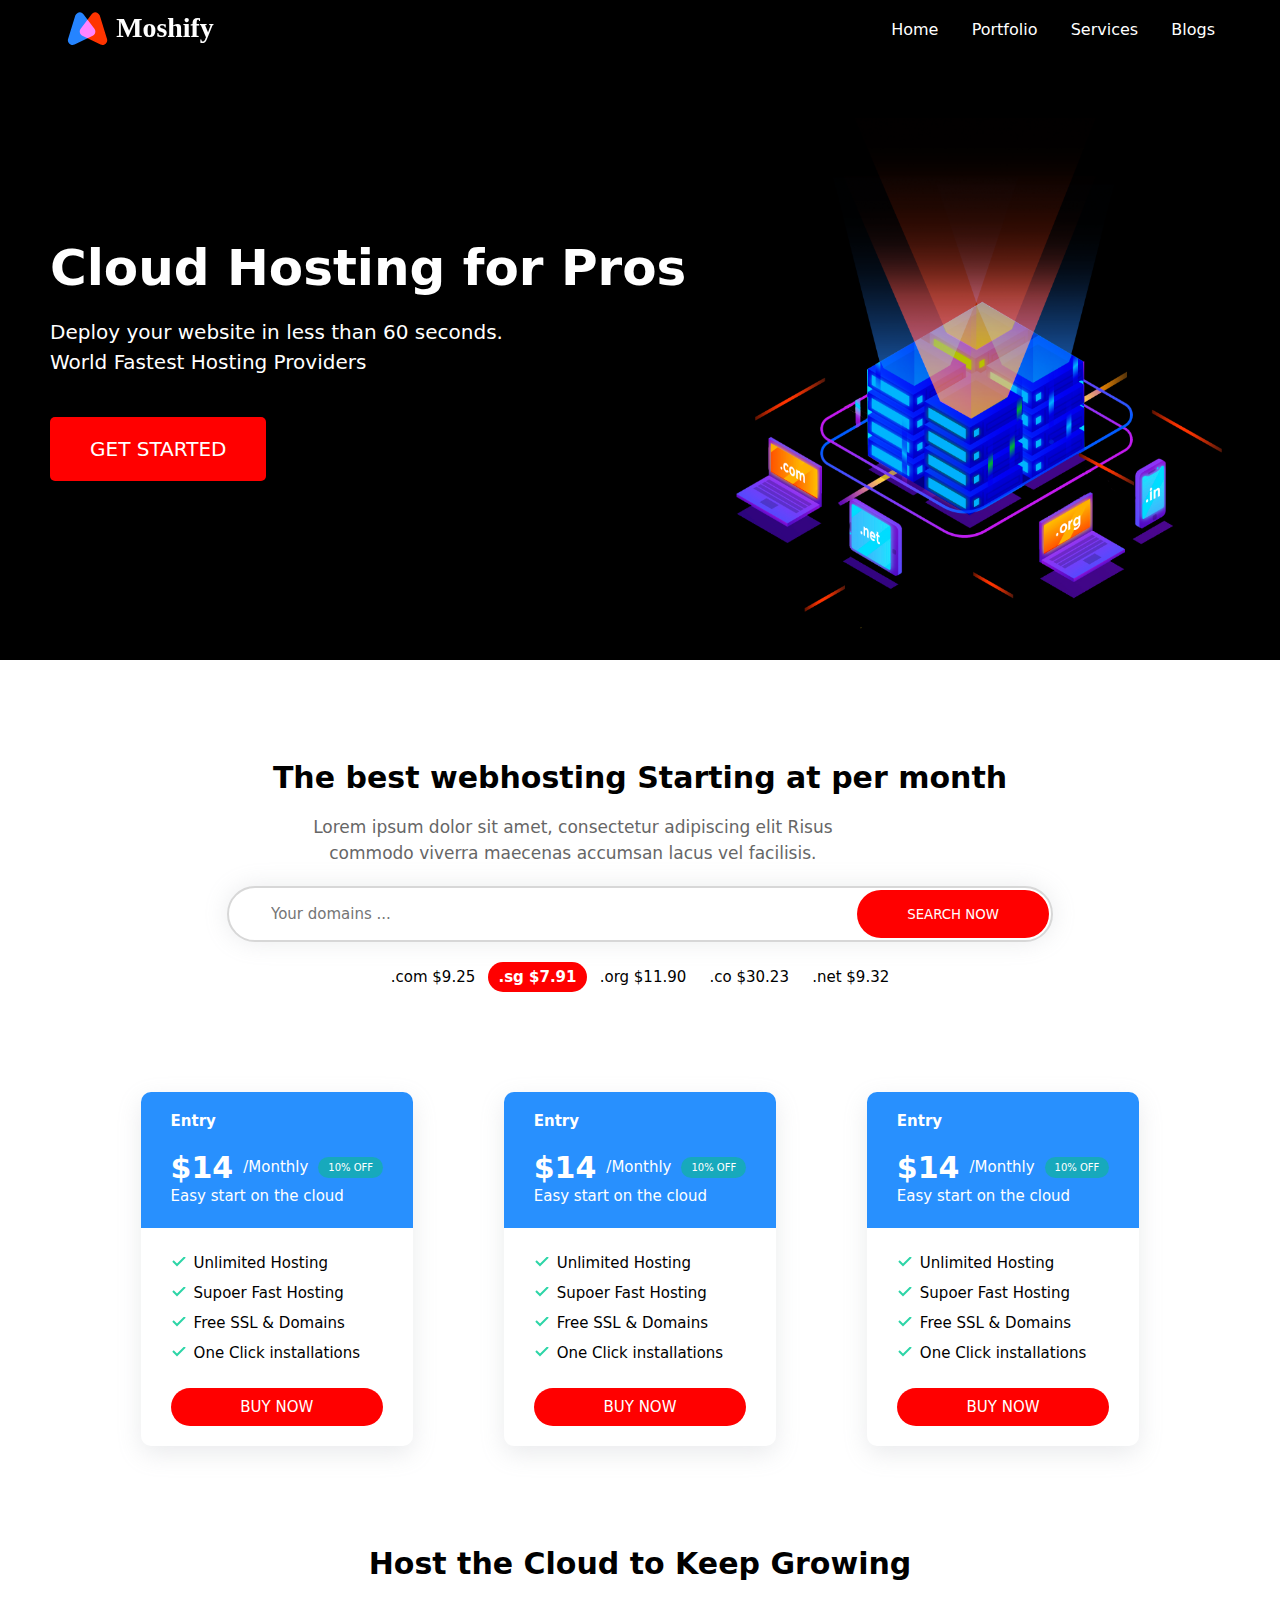
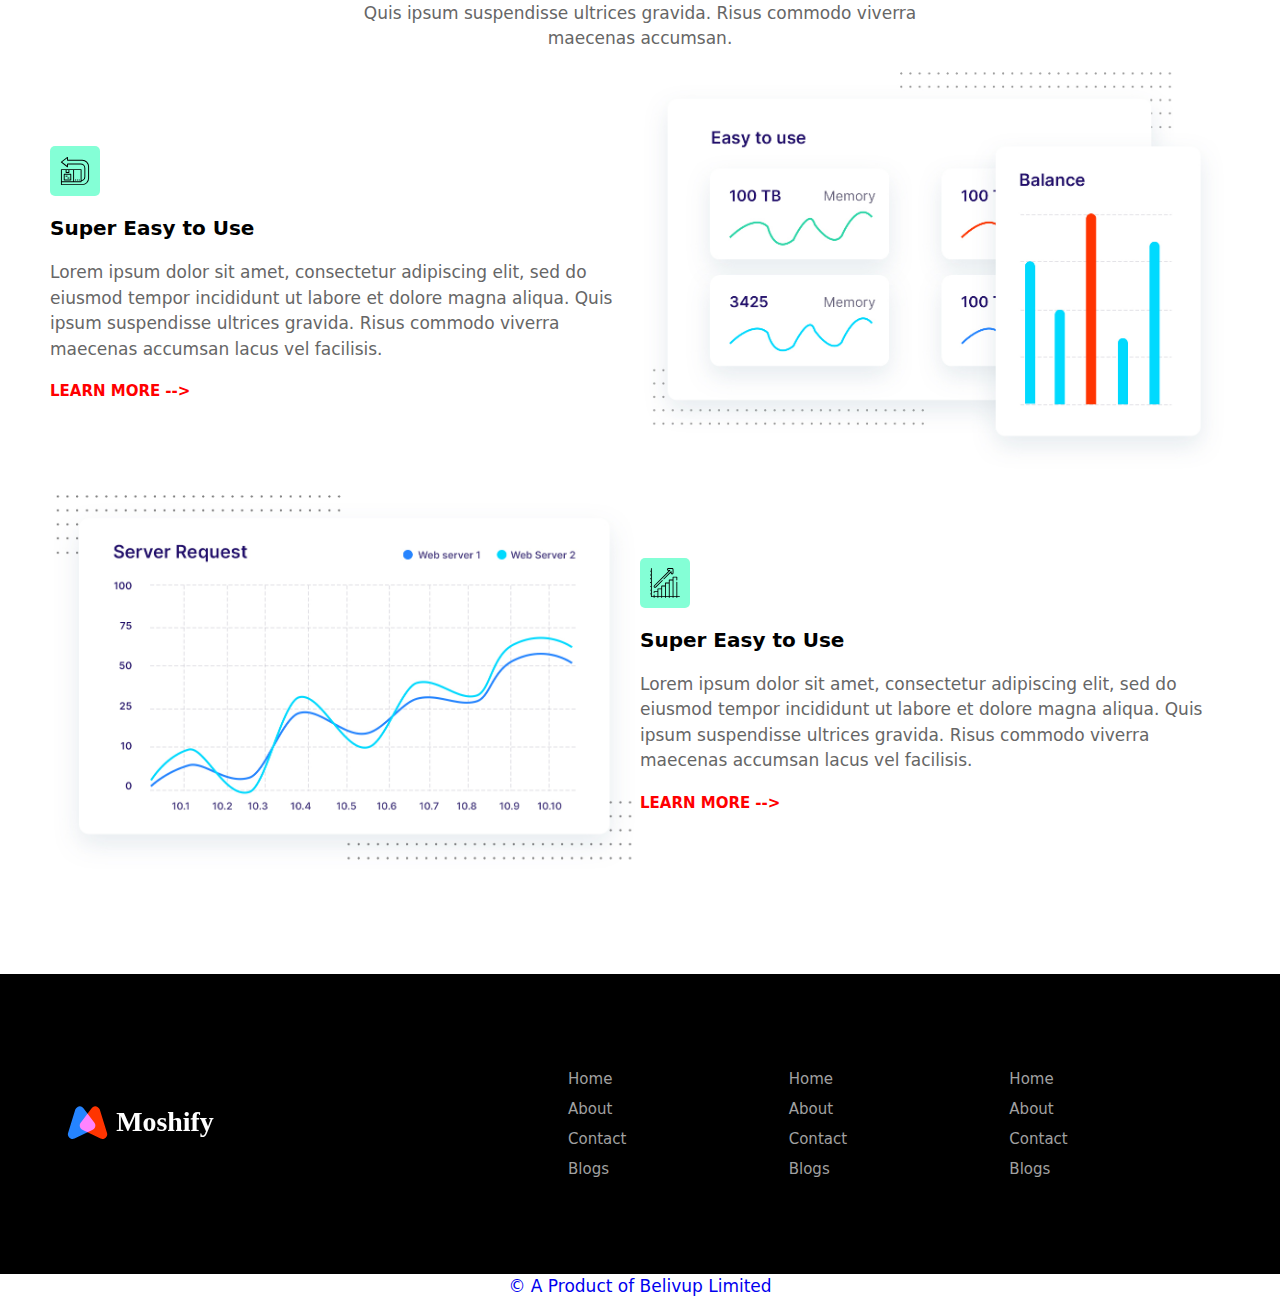
==== commit a0e9a9ca: "copyright added" ====
--- a/index.html
+++ b/index.html
@@ -249,7 +249,7 @@
                 </div>
         </div>
         <div class="container">
-                <p style="text-align:center;"><a href="https://belivup.com/">A Product of Belivup Limited</a></p>
+                <p style="text-align:center;"><a href="https://belivup.com/">&copy; A Product of Belivup Limited</a></p>
         </div>
 </body>
 
